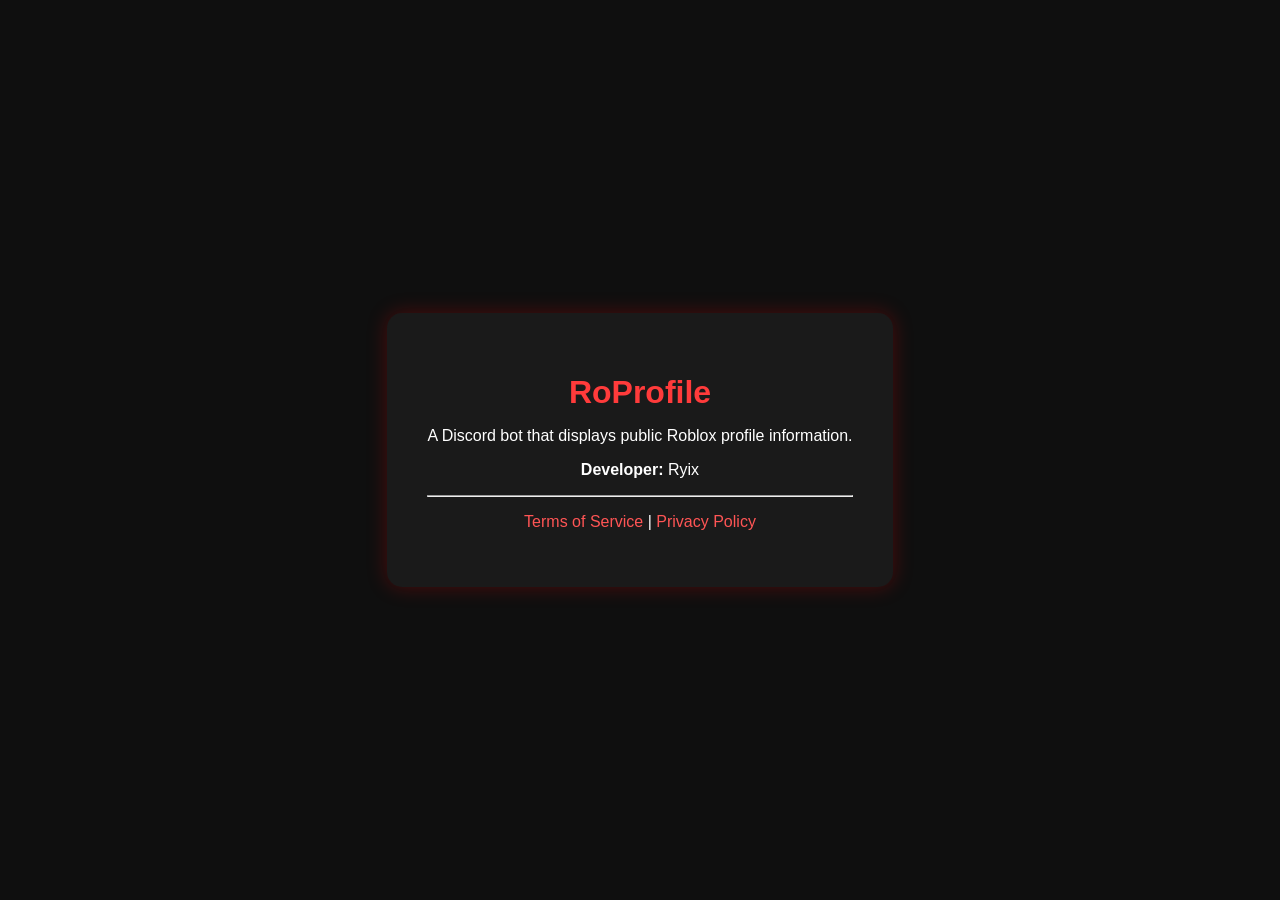
==== index.html @ 2a953f94 "Create index.html" ====
<!DOCTYPE html>
<html lang="en">
<head>
    <meta charset="UTF-8">
    <meta name="viewport" content="width=device-width, initial-scale=1.0">
    <title>RoProfile</title>
    <style>
        body{
            margin:0;
            background:#0f0f0f;
            color:white;
            font-family:Arial,Helvetica,sans-serif;
            display:flex;
            justify-content:center;
            align-items:center;
            height:100vh;
            text-align:center;
        }
        .card{
            background:#1a1a1a;
            padding:40px;
            border-radius:15px;
            box-shadow:0 0 20px rgba(255,0,0,.25);
            max-width:700px;
        }
        h1{
            color:#ff3b3b;
            margin-bottom:10px;
        }
        a{
            color:#ff5555;
            text-decoration:none;
        }
        a:hover{
            text-decoration:underline;
        }
    </style>
</head>
<body>

<div class="card">
    <h1>RoProfile</h1>
    <p>A Discord bot that displays public Roblox profile information.</p>

    <p><strong>Developer:</strong> Ryix</p>

    <hr>

    <p>
        <a href="terms.html">Terms of Service</a> |
        <a href="privacy.html">Privacy Policy</a>
    </p>
</div>

</body>
</html>
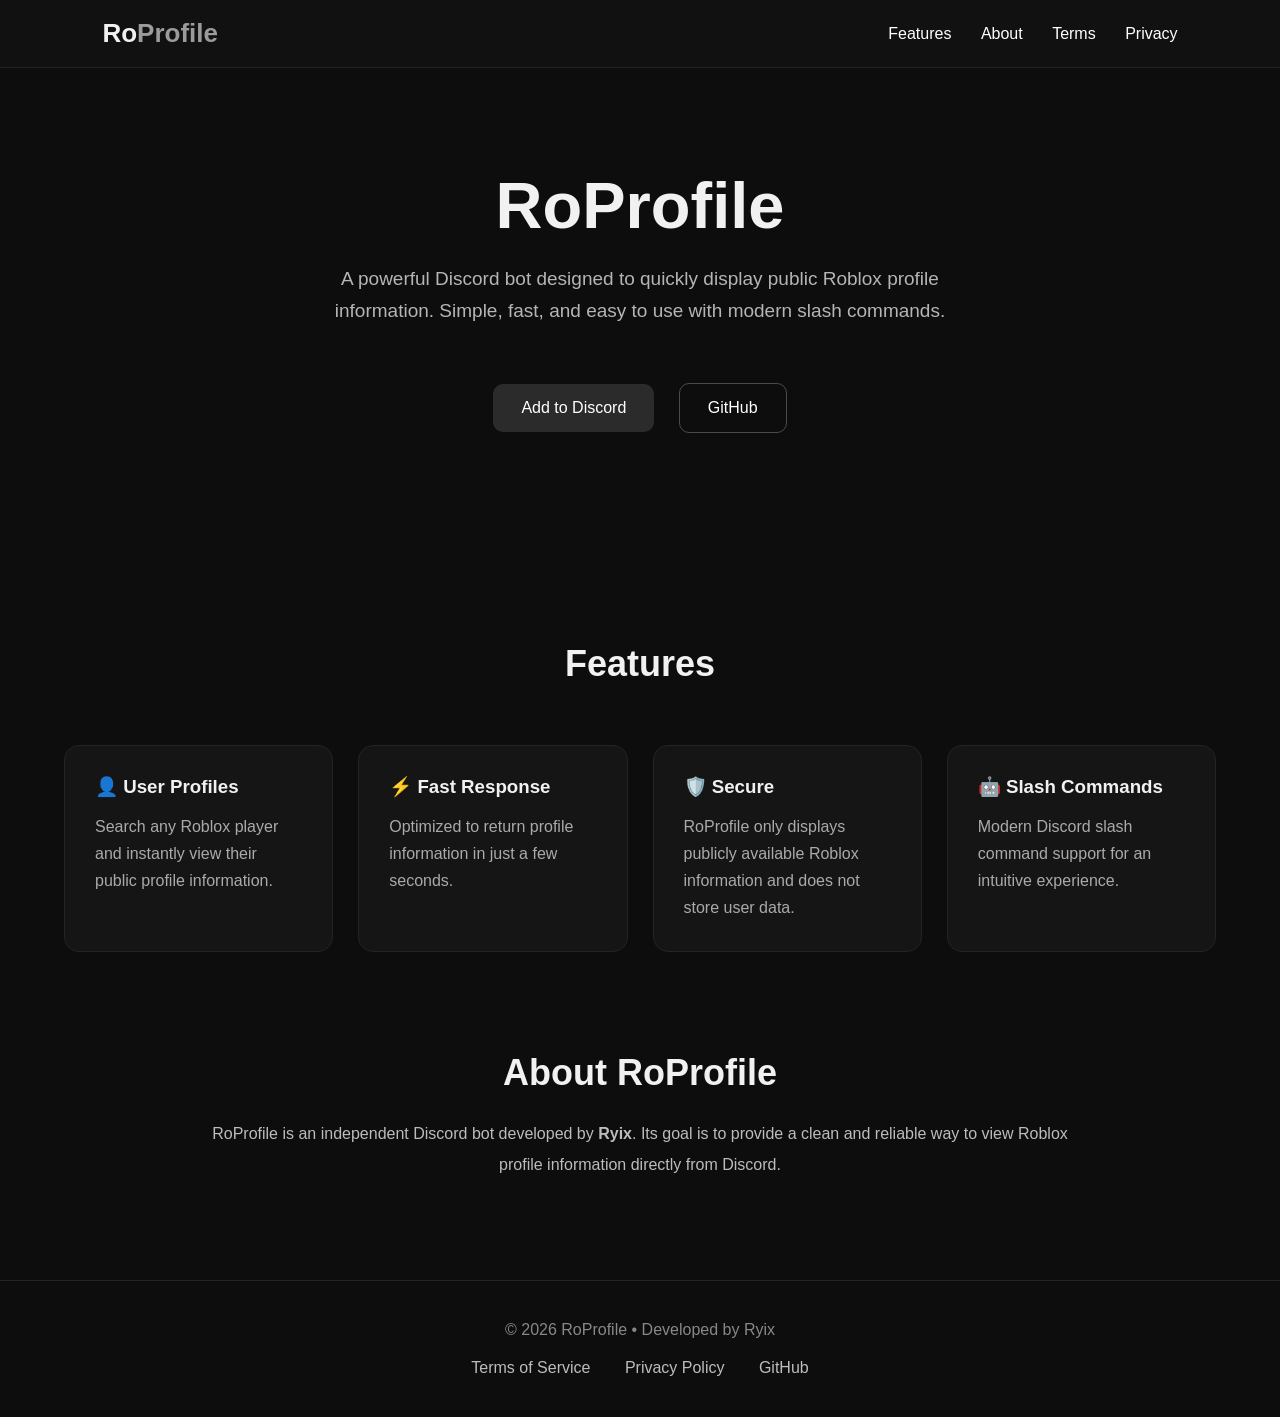
==== commit 12b58dfc: "Update index.html" ====
--- a/index.html
+++ b/index.html
@@ -1,56 +1,414 @@
 <!DOCTYPE html>
 <html lang="en">
 <head>
-    <meta charset="UTF-8">
-    <meta name="viewport" content="width=device-width, initial-scale=1.0">
-    <title>RoProfile</title>
-    <style>
-        body{
-            margin:0;
-            background:#0f0f0f;
-            color:white;
-            font-family:Arial,Helvetica,sans-serif;
-            display:flex;
-            justify-content:center;
-            align-items:center;
-            height:100vh;
-            text-align:center;
-        }
-        .card{
-            background:#1a1a1a;
-            padding:40px;
-            border-radius:15px;
-            box-shadow:0 0 20px rgba(255,0,0,.25);
-            max-width:700px;
-        }
-        h1{
-            color:#ff3b3b;
-            margin-bottom:10px;
-        }
-        a{
-            color:#ff5555;
-            text-decoration:none;
-        }
-        a:hover{
-            text-decoration:underline;
-        }
-    </style>
+<meta charset="UTF-8">
+<meta name="viewport" content="width=device-width, initial-scale=1.0">
+
+<title>RoProfile</title>
+
+<link rel="preconnect" href="https://fonts.googleapis.com">
+<link rel="preconnect" href="https://fonts.gstatic.com" crossorigin>
+
+<style>
+
+*{
+    margin:0;
+    padding:0;
+    box-sizing:border-box;
+    font-family:Segoe UI,Arial,sans-serif;
+}
+
+html{
+    scroll-behavior:smooth;
+}
+
+body{
+    background:#0d0d0d;
+    color:#f1f1f1;
+}
+
+/* NAVBAR */
+
+nav{
+    width:100%;
+    padding:18px 8%;
+    display:flex;
+    justify-content:space-between;
+    align-items:center;
+
+    background:#111;
+    border-bottom:1px solid #242424;
+
+    position:sticky;
+    top:0;
+    z-index:999;
+}
+
+.logo{
+
+    font-size:26px;
+    font-weight:bold;
+
+}
+
+.logo span{
+
+    color:#9b9b9b;
+
+}
+
+nav a{
+
+    color:white;
+    text-decoration:none;
+    margin-left:25px;
+
+    transition:.2s;
+
+}
+
+nav a:hover{
+
+    color:#bdbdbd;
+
+}
+
+/* HERO */
+
+.hero{
+
+    padding:100px 20px;
+    text-align:center;
+
+}
+
+.hero h1{
+
+    font-size:65px;
+    margin-bottom:20px;
+
+}
+
+.hero p{
+
+    color:#b5b5b5;
+    font-size:19px;
+    max-width:700px;
+    margin:auto;
+    line-height:1.7;
+
+}
+
+.buttons{
+
+    margin-top:45px;
+
+}
+
+.btn{
+
+    display:inline-block;
+
+    padding:15px 28px;
+
+    border-radius:10px;
+
+    text-decoration:none;
+
+    margin:10px;
+
+    transition:.25s;
+
+}
+
+.primary{
+
+    background:#2b2b2b;
+    color:white;
+
+}
+
+.primary:hover{
+
+    background:#3b3b3b;
+
+}
+
+.secondary{
+
+    border:1px solid #4b4b4b;
+    color:white;
+
+}
+
+.secondary:hover{
+
+    background:#1b1b1b;
+
+}
+
+/* FEATURES */
+
+.features{
+
+    width:90%;
+    max-width:1200px;
+    margin:100px auto;
+
+}
+
+.features h2{
+
+    text-align:center;
+    margin-bottom:60px;
+    font-size:36px;
+
+}
+
+.grid{
+
+    display:grid;
+
+    grid-template-columns:repeat(auto-fit,minmax(250px,1fr));
+
+    gap:25px;
+
+}
+
+.card{
+
+    background:#151515;
+
+    border:1px solid #242424;
+
+    border-radius:15px;
+
+    padding:30px;
+
+    transition:.25s;
+
+}
+
+.card:hover{
+
+    transform:translateY(-5px);
+
+    border-color:#4b4b4b;
+
+}
+
+.card h3{
+
+    margin-bottom:15px;
+
+}
+
+.card p{
+
+    color:#aaaaaa;
+    line-height:1.7;
+
+}
+
+/* ABOUT */
+
+.about{
+
+    width:90%;
+    max-width:900px;
+
+    margin:100px auto;
+
+    text-align:center;
+
+}
+
+.about h2{
+
+    margin-bottom:25px;
+    font-size:36px;
+
+}
+
+.about p{
+
+    color:#bcbcbc;
+    line-height:1.9;
+
+}
+
+/* FOOTER */
+
+footer{
+
+    margin-top:100px;
+
+    padding:40px;
+
+    text-align:center;
+
+    border-top:1px solid #242424;
+
+    color:#888;
+
+}
+
+.footer-links{
+
+    margin-top:20px;
+
+}
+
+.footer-links a{
+
+    color:#bdbdbd;
+    margin:0 15px;
+    text-decoration:none;
+
+}
+
+.footer-links a:hover{
+
+    color:white;
+
+}
+
+</style>
+
 </head>
 <body>
 
+<nav>
+
+<div class="logo">
+Ro<span>Profile</span>
+</div>
+
+<div>
+
+<a href="#features">Features</a>
+
+<a href="#about">About</a>
+
+<a href="terms.html">Terms</a>
+
+<a href="privacy.html">Privacy</a>
+
+</div>
+
+</nav>
+
+<section class="hero">
+
+<h1>RoProfile</h1>
+
+<p>
+
+A powerful Discord bot designed to quickly display public Roblox profile information.
+Simple, fast, and easy to use with modern slash commands.
+
+</p>
+
+<div class="buttons">
+
+<a class="btn primary" href="https://discord.com/oauth2/authorize?client_id=1519099198434181231&permissions=8&integration_type=0&scope=bot+applications.commands">
+Add to Discord
+</a>
+
+<a class="btn secondary" href="https://github.com/p3driinzz/roprofile">
+GitHub
+</a>
+
+</div>
+
+</section>
+
+<section class="features" id="features">
+
+<h2>Features</h2>
+
+<div class="grid">
+
 <div class="card">
-    <h1>RoProfile</h1>
-    <p>A Discord bot that displays public Roblox profile information.</p>
-
-    <p><strong>Developer:</strong> Ryix</p>
-
-    <hr>
-
-    <p>
-        <a href="terms.html">Terms of Service</a> |
-        <a href="privacy.html">Privacy Policy</a>
-    </p>
-</div>
+
+<h3>👤 User Profiles</h3>
+
+<p>
+
+Search any Roblox player and instantly view their public profile information.
+
+</p>
+
+</div>
+
+<div class="card">
+
+<h3>⚡ Fast Response</h3>
+
+<p>
+
+Optimized to return profile information in just a few seconds.
+
+</p>
+
+</div>
+
+<div class="card">
+
+<h3>🛡️ Secure</h3>
+
+<p>
+
+RoProfile only displays publicly available Roblox information and does not store user data.
+
+</p>
+
+</div>
+
+<div class="card">
+
+<h3>🤖 Slash Commands</h3>
+
+<p>
+
+Modern Discord slash command support for an intuitive experience.
+
+</p>
+
+</div>
+
+</div>
+
+</section>
+
+<section class="about" id="about">
+
+<h2>About RoProfile</h2>
+
+<p>
+
+RoProfile is an independent Discord bot developed by <strong>Ryix</strong>.
+Its goal is to provide a clean and reliable way to view Roblox profile information directly from Discord.
+
+</p>
+
+</section>
+
+<footer>
+
+© 2026 RoProfile • Developed by Ryix
+
+<div class="footer-links">
+
+<a href="terms.html">Terms of Service</a>
+
+<a href="privacy.html">Privacy Policy</a>
+
+<a href="https://github.com/p3driinzz/roprofile">GitHub</a>
+
+</div>
+
+</footer>
 
 </body>
 </html>
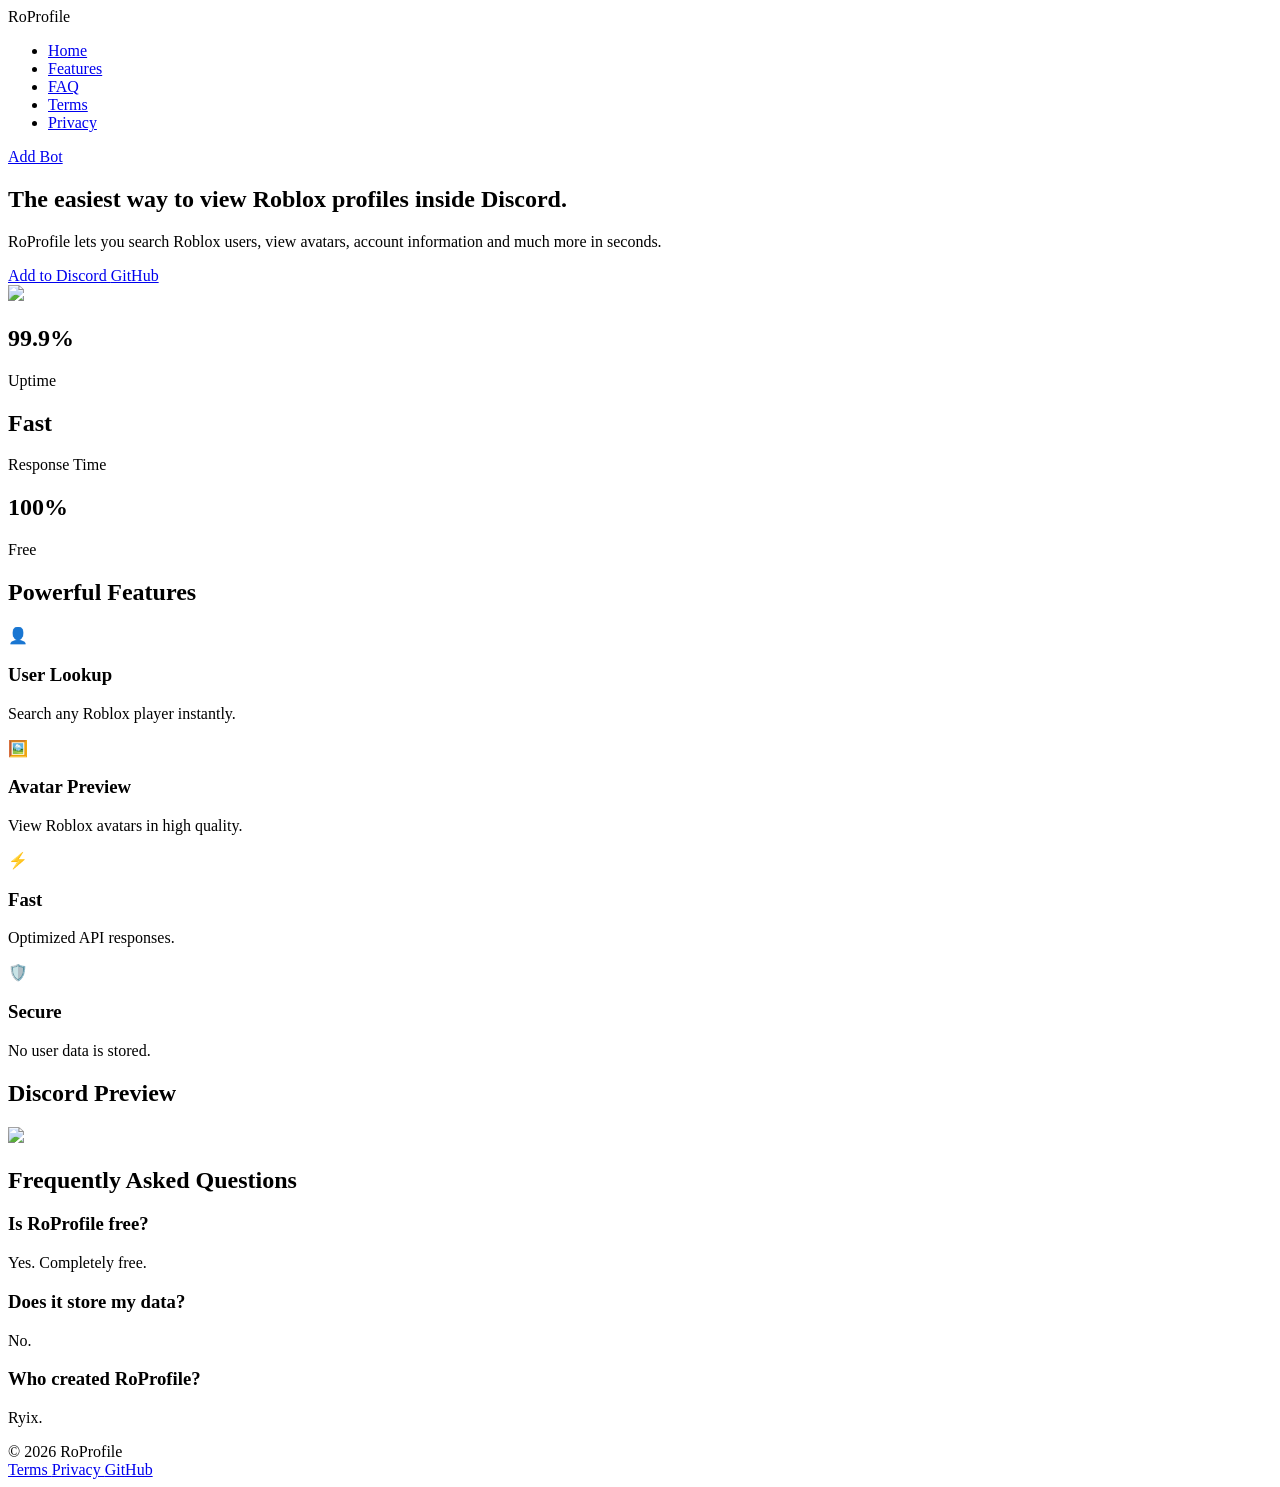
==== commit c1aa3ea3: "Update index.html" ====
--- a/index.html
+++ b/index.html
@@ -1,341 +1,158 @@
 <!DOCTYPE html>
 <html lang="en">
+
 <head>
+
 <meta charset="UTF-8">
 <meta name="viewport" content="width=device-width, initial-scale=1.0">
 
-<title>RoProfile</title>
+<title>RoProfile | Roblox Profile Viewer</title>
+
+<meta name="description" content="View Roblox profiles directly from Discord with RoProfile.">
+
+<link rel="icon" href="assets/favicon.ico">
 
 <link rel="preconnect" href="https://fonts.googleapis.com">
 <link rel="preconnect" href="https://fonts.gstatic.com" crossorigin>
 
-<style>
-
-*{
-    margin:0;
-    padding:0;
-    box-sizing:border-box;
-    font-family:Segoe UI,Arial,sans-serif;
-}
-
-html{
-    scroll-behavior:smooth;
-}
-
-body{
-    background:#0d0d0d;
-    color:#f1f1f1;
-}
-
-/* NAVBAR */
-
-nav{
-    width:100%;
-    padding:18px 8%;
-    display:flex;
-    justify-content:space-between;
-    align-items:center;
-
-    background:#111;
-    border-bottom:1px solid #242424;
-
-    position:sticky;
-    top:0;
-    z-index:999;
-}
-
-.logo{
-
-    font-size:26px;
-    font-weight:bold;
-
-}
-
-.logo span{
-
-    color:#9b9b9b;
-
-}
-
-nav a{
-
-    color:white;
-    text-decoration:none;
-    margin-left:25px;
-
-    transition:.2s;
-
-}
-
-nav a:hover{
-
-    color:#bdbdbd;
-
-}
-
-/* HERO */
-
-.hero{
-
-    padding:100px 20px;
-    text-align:center;
-
-}
-
-.hero h1{
-
-    font-size:65px;
-    margin-bottom:20px;
-
-}
-
-.hero p{
-
-    color:#b5b5b5;
-    font-size:19px;
-    max-width:700px;
-    margin:auto;
-    line-height:1.7;
-
-}
-
-.buttons{
-
-    margin-top:45px;
-
-}
-
-.btn{
-
-    display:inline-block;
-
-    padding:15px 28px;
-
-    border-radius:10px;
-
-    text-decoration:none;
-
-    margin:10px;
-
-    transition:.25s;
-
-}
-
-.primary{
-
-    background:#2b2b2b;
-    color:white;
-
-}
-
-.primary:hover{
-
-    background:#3b3b3b;
-
-}
-
-.secondary{
-
-    border:1px solid #4b4b4b;
-    color:white;
-
-}
-
-.secondary:hover{
-
-    background:#1b1b1b;
-
-}
-
-/* FEATURES */
-
-.features{
-
-    width:90%;
-    max-width:1200px;
-    margin:100px auto;
-
-}
-
-.features h2{
-
-    text-align:center;
-    margin-bottom:60px;
-    font-size:36px;
-
-}
-
-.grid{
-
-    display:grid;
-
-    grid-template-columns:repeat(auto-fit,minmax(250px,1fr));
-
-    gap:25px;
-
-}
-
-.card{
-
-    background:#151515;
-
-    border:1px solid #242424;
-
-    border-radius:15px;
-
-    padding:30px;
-
-    transition:.25s;
-
-}
-
-.card:hover{
-
-    transform:translateY(-5px);
-
-    border-color:#4b4b4b;
-
-}
-
-.card h3{
-
-    margin-bottom:15px;
-
-}
-
-.card p{
-
-    color:#aaaaaa;
-    line-height:1.7;
-
-}
-
-/* ABOUT */
-
-.about{
-
-    width:90%;
-    max-width:900px;
-
-    margin:100px auto;
-
-    text-align:center;
-
-}
-
-.about h2{
-
-    margin-bottom:25px;
-    font-size:36px;
-
-}
-
-.about p{
-
-    color:#bcbcbc;
-    line-height:1.9;
-
-}
-
-/* FOOTER */
-
-footer{
-
-    margin-top:100px;
-
-    padding:40px;
-
-    text-align:center;
-
-    border-top:1px solid #242424;
-
-    color:#888;
-
-}
-
-.footer-links{
-
-    margin-top:20px;
-
-}
-
-.footer-links a{
-
-    color:#bdbdbd;
-    margin:0 15px;
-    text-decoration:none;
-
-}
-
-.footer-links a:hover{
-
-    color:white;
-
-}
-
-</style>
+<link href="https://fonts.googleapis.com/css2?family=Inter:wght@300;400;500;600;700;800&display=swap" rel="stylesheet">
+
+<link rel="stylesheet" href="style.css">
 
 </head>
+
 <body>
 
-<nav>
+<div id="particles"></div>
+
+<header>
+
+<nav class="navbar">
 
 <div class="logo">
+
 Ro<span>Profile</span>
-</div>
-
-<div>
-
-<a href="#features">Features</a>
-
-<a href="#about">About</a>
-
-<a href="terms.html">Terms</a>
-
-<a href="privacy.html">Privacy</a>
-
-</div>
+
+</div>
+
+<ul>
+
+<li><a href="#home">Home</a></li>
+
+<li><a href="#features">Features</a></li>
+
+<li><a href="#faq">FAQ</a></li>
+
+<li><a href="terms.html">Terms</a></li>
+
+<li><a href="privacy.html">Privacy</a></li>
+
+</ul>
+
+<a class="invite-btn" href="#">
+Add Bot
+</a>
 
 </nav>
 
-<section class="hero">
-
-<h1>RoProfile</h1>
-
-<p>
-
-A powerful Discord bot designed to quickly display public Roblox profile information.
-Simple, fast, and easy to use with modern slash commands.
-
-</p>
-
-<div class="buttons">
-
-<a class="btn primary" href="https://discord.com/oauth2/authorize?client_id=1519099198434181231&permissions=8&integration_type=0&scope=bot+applications.commands">
+</header>
+
+<section class="hero" id="home">
+
+<div class="hero-left">
+
+<h1>
+
+The easiest way to
+<span>view Roblox profiles</span>
+inside Discord.
+
+</h1>
+
+<p>
+
+RoProfile lets you search Roblox users, view avatars,
+account information and much more in seconds.
+
+</p>
+
+<div class="hero-buttons">
+
+<a href="#" class="button-primary">
+
 Add to Discord
-</a>
-
-<a class="btn secondary" href="https://github.com/p3driinzz/roprofile">
+
+</a>
+
+<a href="https://github.com/p3driinzz/roprofile" class="button-secondary">
+
 GitHub
-</a>
-
-</div>
-
-</section>
-
-<section class="features" id="features">
-
-<h2>Features</h2>
-
-<div class="grid">
+
+</a>
+
+</div>
+
+</div>
+
+<div class="hero-right">
+
+<img src="assets/banner.png">
+
+</div>
+
+</section>
+
+<section class="stats">
+
+<div>
+
+<h2>99.9%</h2>
+
+<p>Uptime</p>
+
+</div>
+
+<div>
+
+<h2>Fast</h2>
+
+<p>Response Time</p>
+
+</div>
+
+<div>
+
+<h2>100%</h2>
+
+<p>Free</p>
+
+</div>
+
+</section>
+
+<section id="features" class="features">
+
+<h2>
+
+Powerful Features
+
+</h2>
+
+<div class="cards">
 
 <div class="card">
 
-<h3>👤 User Profiles</h3>
-
-<p>
-
-Search any Roblox player and instantly view their public profile information.
+<div class="emoji">
+
+👤
+
+</div>
+
+<h3>User Lookup</h3>
+
+<p>
+
+Search any Roblox player instantly.
 
 </p>
 
@@ -343,11 +160,17 @@
 
 <div class="card">
 
-<h3>⚡ Fast Response</h3>
-
-<p>
-
-Optimized to return profile information in just a few seconds.
+<div class="emoji">
+
+🖼️
+
+</div>
+
+<h3>Avatar Preview</h3>
+
+<p>
+
+View Roblox avatars in high quality.
 
 </p>
 
@@ -355,11 +178,17 @@
 
 <div class="card">
 
-<h3>🛡️ Secure</h3>
-
-<p>
-
-RoProfile only displays publicly available Roblox information and does not store user data.
+<div class="emoji">
+
+⚡
+
+</div>
+
+<h3>Fast</h3>
+
+<p>
+
+Optimized API responses.
 
 </p>
 
@@ -367,48 +196,130 @@
 
 <div class="card">
 
-<h3>🤖 Slash Commands</h3>
-
-<p>
-
-Modern Discord slash command support for an intuitive experience.
-
-</p>
-
-</div>
-
-</div>
-
-</section>
-
-<section class="about" id="about">
-
-<h2>About RoProfile</h2>
-
-<p>
-
-RoProfile is an independent Discord bot developed by <strong>Ryix</strong>.
-Its goal is to provide a clean and reliable way to view Roblox profile information directly from Discord.
-
-</p>
+<div class="emoji">
+
+🛡️
+
+</div>
+
+<h3>Secure</h3>
+
+<p>
+
+No user data is stored.
+
+</p>
+
+</div>
+
+</div>
+
+</section>
+
+<section class="preview">
+
+<h2>
+
+Discord Preview
+
+</h2>
+
+<img src="assets/preview.png">
+
+</section>
+
+<section id="faq" class="faq">
+
+<h2>
+
+Frequently Asked Questions
+
+</h2>
+
+<div class="faq-box">
+
+<h3>
+
+Is RoProfile free?
+
+</h3>
+
+<p>
+
+Yes. Completely free.
+
+</p>
+
+</div>
+
+<div class="faq-box">
+
+<h3>
+
+Does it store my data?
+
+</h3>
+
+<p>
+
+No.
+
+</p>
+
+</div>
+
+<div class="faq-box">
+
+<h3>
+
+Who created RoProfile?
+
+</h3>
+
+<p>
+
+Ryix.
+
+</p>
+
+</div>
 
 </section>
 
 <footer>
 
-© 2026 RoProfile • Developed by Ryix
-
-<div class="footer-links">
-
-<a href="terms.html">Terms of Service</a>
-
-<a href="privacy.html">Privacy Policy</a>
-
-<a href="https://github.com/p3driinzz/roprofile">GitHub</a>
+<div>
+
+© 2026 RoProfile
+
+</div>
+
+<div>
+
+<a href="terms.html">
+
+Terms
+
+</a>
+
+<a href="privacy.html">
+
+Privacy
+
+</a>
+
+<a href="https://github.com/p3driinzz/roprofile">
+
+GitHub
+
+</a>
 
 </div>
 
 </footer>
 
+<script src="script.js"></script>
+
 </body>
+
 </html>
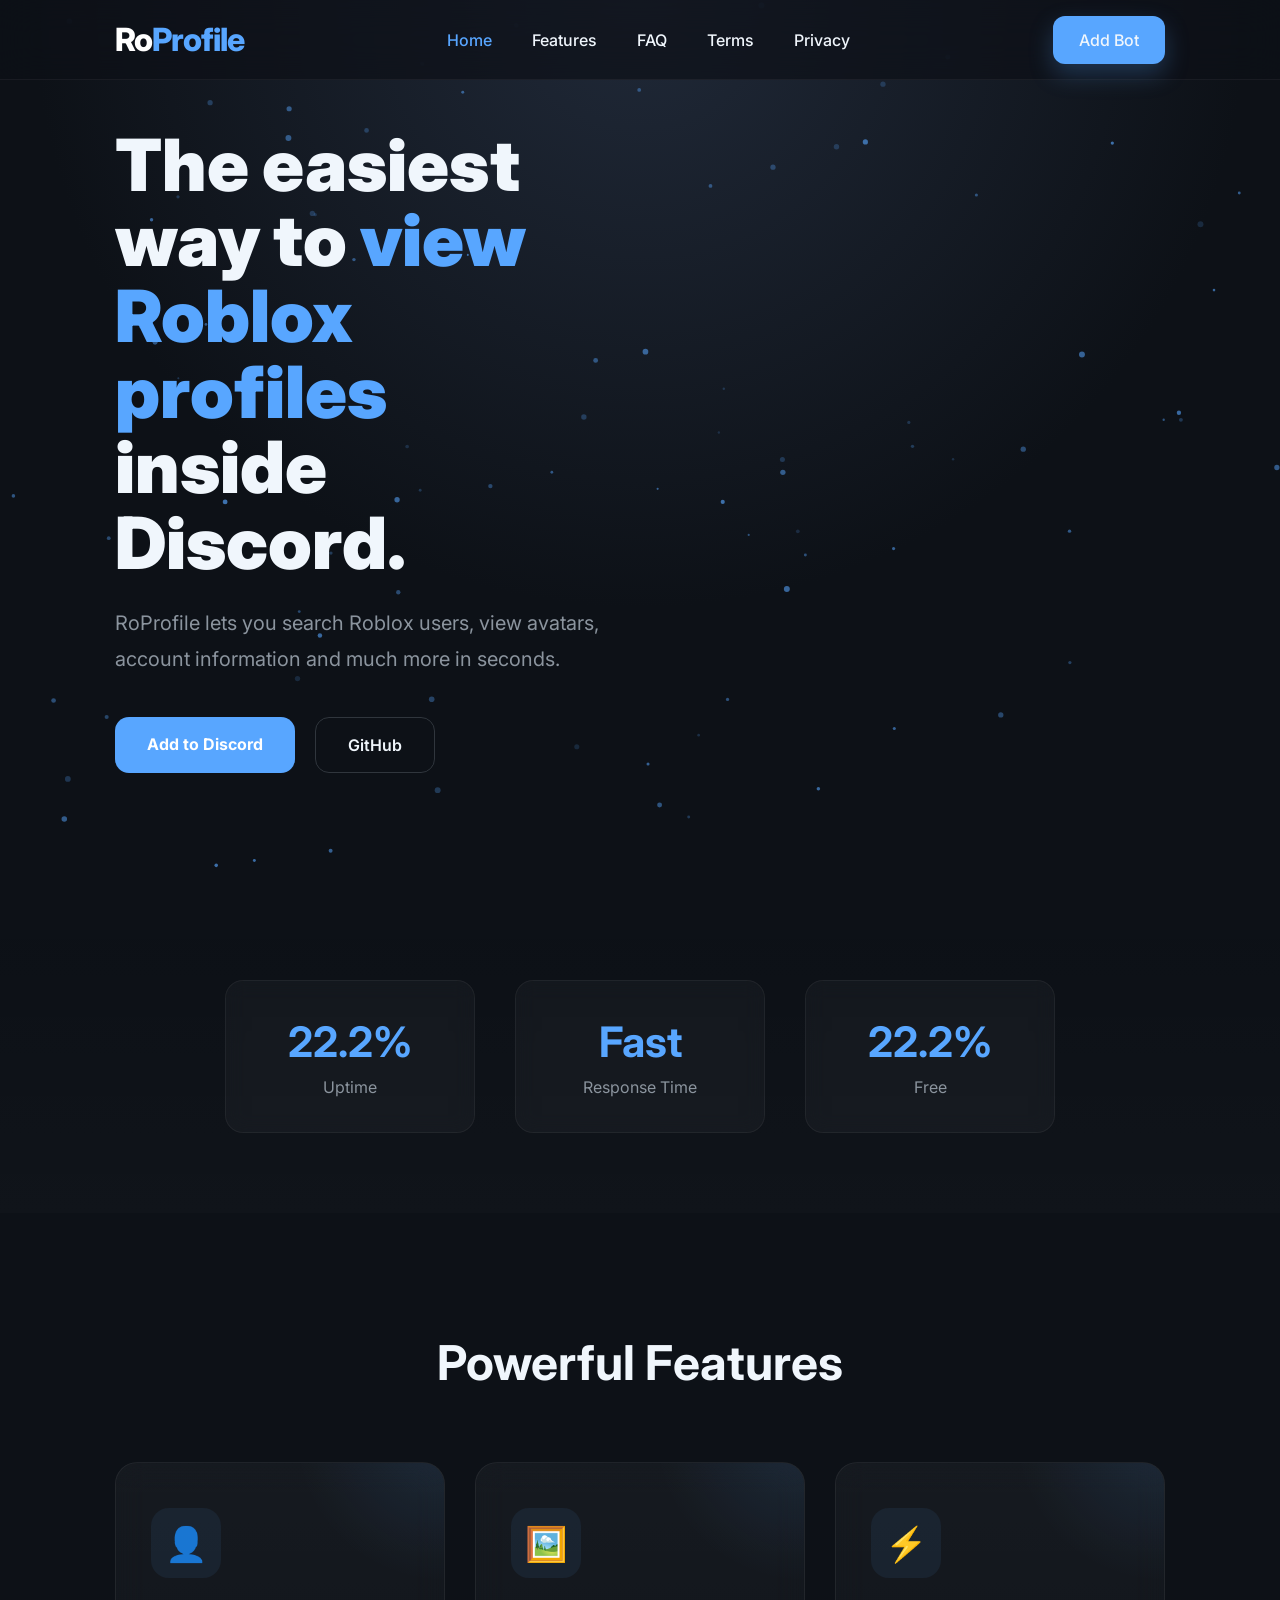
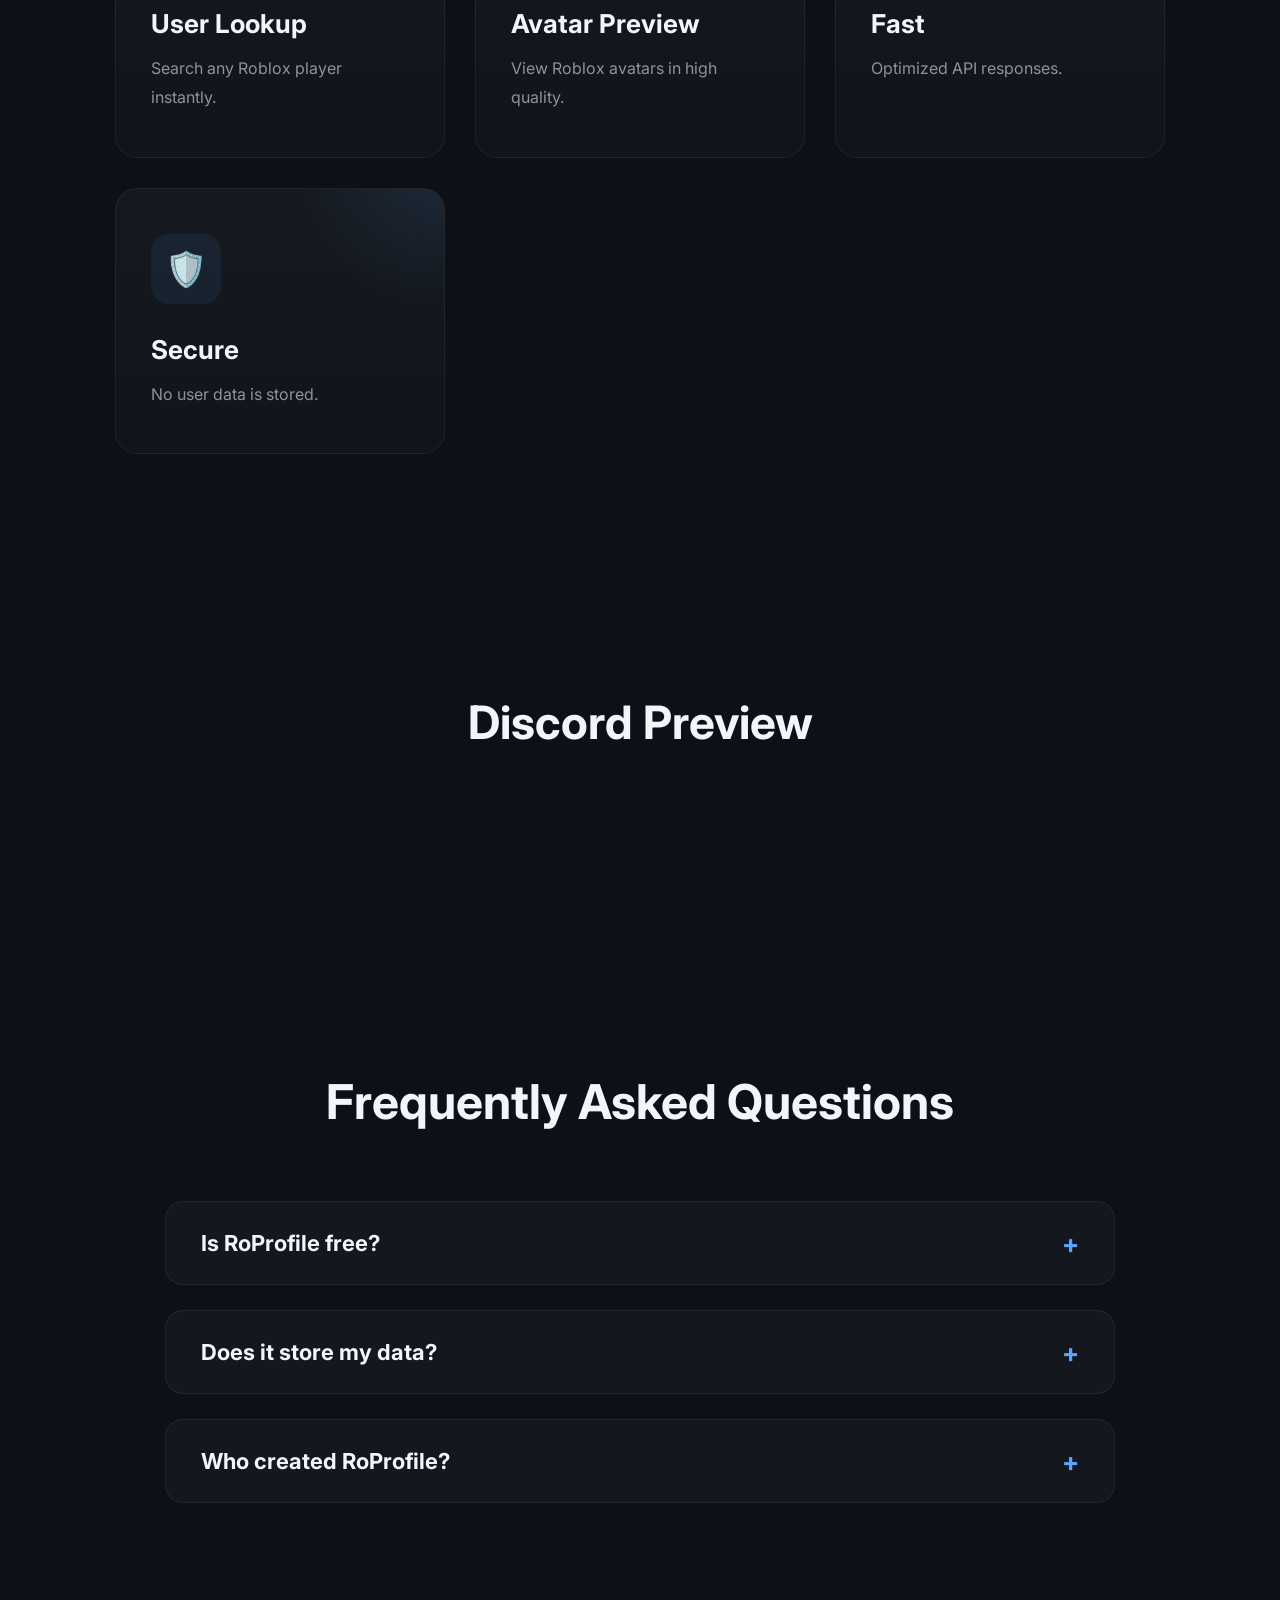
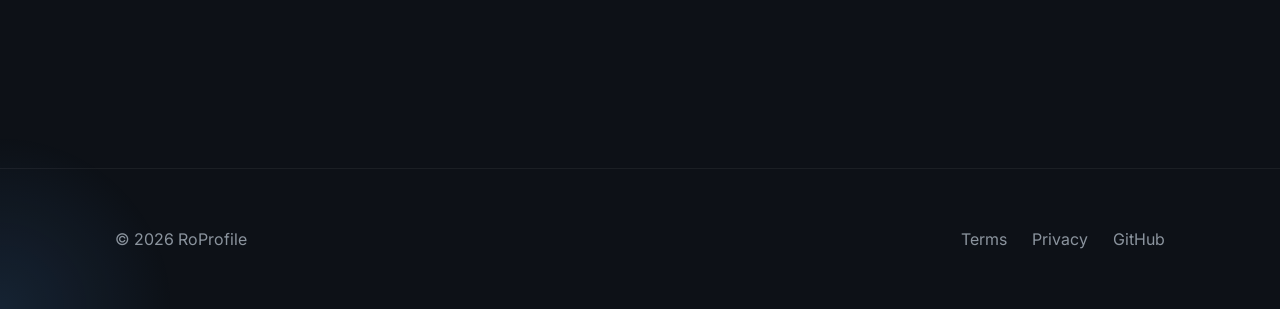
==== commit af95111b: "Update index.html" ====
--- a/index.html
+++ b/index.html
@@ -49,7 +49,7 @@
 
 </ul>
 
-<a class="invite-btn" href="#">
+<a class="invite-btn" href="https://discord.com/oauth2/authorize?client_id=1519099198434181231&permissions=8&integration_type=0&scope=bot+applications.commands">
 Add Bot
 </a>
 
--- a/style.css
+++ b/style.css
@@ -0,0 +1,1370 @@
+/* ===========================================================
+   RoProfile Website
+   Developed by Ryix
+   =========================================================== */
+
+@import url('https://fonts.googleapis.com/css2?family=Inter:wght@300;400;500;600;700;800;900&display=swap');
+
+/* =======================
+        RESET
+======================= */
+
+*{
+    margin:0;
+    padding:0;
+    box-sizing:border-box;
+}
+
+html{
+
+    scroll-behavior:smooth;
+
+}
+
+body{
+
+    font-family:"Inter",sans-serif;
+
+    background:#0D1117;
+
+    color:#F0F6FC;
+
+    overflow-x:hidden;
+
+}
+
+/* =======================
+      COLORS
+======================= */
+
+:root{
+
+    --background:#0D1117;
+
+    --background-light:#161B22;
+
+    --background-card:#1F2630;
+
+    --border:#30363D;
+
+    --text:#F0F6FC;
+
+    --text-secondary:#8B949E;
+
+    --blue:#58A6FF;
+
+    --blue-hover:#4094F7;
+
+    --shadow:rgba(0,0,0,.45);
+
+}
+
+/* =======================
+        SCROLLBAR
+======================= */
+
+::-webkit-scrollbar{
+
+    width:12px;
+
+}
+
+::-webkit-scrollbar-track{
+
+    background:#11161D;
+
+}
+
+::-webkit-scrollbar-thumb{
+
+    background:#30363D;
+
+    border-radius:999px;
+
+}
+
+::-webkit-scrollbar-thumb:hover{
+
+    background:#454D58;
+
+}
+
+/* =======================
+        LINKS
+======================= */
+
+a{
+
+    text-decoration:none;
+
+    color:inherit;
+
+}
+
+/* =======================
+        PARTICLES
+======================= */
+
+#particles{
+
+    position:fixed;
+
+    inset:0;
+
+    z-index:-2;
+
+    background:
+
+    radial-gradient(circle at top,#202938 0%,#0D1117 55%);
+
+}
+
+/* =======================
+      NAVBAR
+======================= */
+
+.navbar{
+
+    position:fixed;
+
+    top:0;
+
+    width:100%;
+
+    height:80px;
+
+    display:flex;
+
+    justify-content:space-between;
+
+    align-items:center;
+
+    padding:0 9%;
+
+    background:rgba(13,17,23,.70);
+
+    backdrop-filter:blur(18px);
+
+    border-bottom:1px solid rgba(255,255,255,.05);
+
+    z-index:999;
+
+}
+
+.logo{
+
+    font-size:32px;
+
+    font-weight:800;
+
+    color:white;
+
+    letter-spacing:-1px;
+
+}
+
+.logo span{
+
+    color:var(--blue);
+
+}
+
+.navbar ul{
+
+    display:flex;
+
+    gap:40px;
+
+    list-style:none;
+
+}
+
+.navbar li{
+
+    position:relative;
+
+}
+
+.navbar li::after{
+
+    content:"";
+
+    position:absolute;
+
+    left:0;
+
+    bottom:-6px;
+
+    width:0;
+
+    height:2px;
+
+    background:var(--blue);
+
+    transition:.35s;
+
+}
+
+.navbar li:hover::after{
+
+    width:100%;
+
+}
+
+.navbar a{
+
+    color:#F0F6FC;
+
+    font-weight:500;
+
+    transition:.25s;
+
+}
+
+.navbar a:hover{
+
+    color:var(--blue);
+
+}
+
+/* =======================
+      INVITE BUTTON
+======================= */
+
+.invite-btn{
+
+    background:var(--blue);
+
+    color:white;
+
+    padding:14px 26px;
+
+    border-radius:12px;
+
+    font-weight:700;
+
+    transition:.30s;
+
+    box-shadow:0 10px 25px rgba(88,166,255,.25);
+
+}
+
+.invite-btn:hover{
+
+    background:var(--blue-hover);
+
+    transform:translateY(-2px);
+
+}
+
+/* =======================
+      HERO
+======================= */
+
+.hero{
+
+    min-height:100vh;
+
+    display:flex;
+
+    justify-content:space-between;
+
+    align-items:center;
+
+    padding:0 9%;
+
+    gap:60px;
+
+}
+
+.hero-left{
+
+    flex:1;
+
+}
+
+.hero-left h1{
+
+    font-size:72px;
+
+    line-height:1.05;
+
+    margin-bottom:25px;
+
+    font-weight:900;
+
+}
+
+.hero-left span{
+
+    color:var(--blue);
+
+}
+
+.hero-left p{
+
+    max-width:620px;
+
+    color:var(--text-secondary);
+
+    font-size:20px;
+
+    line-height:1.8;
+
+    margin-bottom:40px;
+
+}
+
+.hero-buttons{
+
+    display:flex;
+
+    gap:20px;
+
+    flex-wrap:wrap;
+
+}
+
+.button-primary{
+
+    background:var(--blue);
+
+    color:white;
+
+    padding:17px 32px;
+
+    border-radius:14px;
+
+    font-weight:700;
+
+    transition:.30s;
+
+}
+
+.button-primary:hover{
+
+    background:var(--blue-hover);
+
+    transform:translateY(-3px);
+
+}
+
+.button-secondary{
+
+    border:1px solid var(--border);
+
+    padding:17px 32px;
+
+    border-radius:14px;
+
+    font-weight:600;
+
+    transition:.30s;
+
+}
+
+.button-secondary:hover{
+
+    background:var(--background-light);
+
+}
+
+.hero-right{
+
+    flex:1;
+
+    display:flex;
+
+    justify-content:center;
+
+}
+
+.hero-right img{
+
+    width:100%;
+
+    max-width:650px;
+
+    border-radius:22px;
+
+    box-shadow:0 30px 80px rgba(0,0,0,.55);
+
+    animation:float 6s ease-in-out infinite;
+
+}
+
+/* =======================
+      FLOAT EFFECT
+======================= */
+
+@keyframes float{
+
+0%{
+
+transform:translateY(0px);
+
+}
+
+50%{
+
+transform:translateY(-18px);
+
+}
+
+100%{
+
+transform:translateY(0px);
+
+}
+
+}
+
+/* ===========================================================
+                    STATS SECTION
+=========================================================== */
+
+.stats{
+
+    width:100%;
+
+    display:flex;
+
+    justify-content:center;
+
+    align-items:center;
+
+    gap:40px;
+
+    flex-wrap:wrap;
+
+    padding:80px 9%;
+
+    background:linear-gradient(
+        to bottom,
+        transparent,
+        rgba(255,255,255,.015)
+    );
+
+}
+
+.stats div{
+
+    width:250px;
+
+    padding:35px;
+
+    text-align:center;
+
+    border-radius:18px;
+
+    background:rgba(255,255,255,.03);
+
+    border:1px solid rgba(255,255,255,.05);
+
+    transition:.35s;
+
+    backdrop-filter:blur(10px);
+
+}
+
+.stats div:hover{
+
+    transform:translateY(-8px);
+
+    border-color:var(--blue);
+
+    box-shadow:0 20px 40px rgba(0,0,0,.35);
+
+}
+
+.stats h2{
+
+    font-size:42px;
+
+    color:var(--blue);
+
+    margin-bottom:10px;
+
+}
+
+.stats p{
+
+    color:var(--text-secondary);
+
+    font-size:16px;
+
+}
+
+/* ===========================================================
+                    FEATURES
+=========================================================== */
+
+.features{
+
+    padding:120px 9%;
+
+}
+
+.features h2{
+
+    text-align:center;
+
+    font-size:48px;
+
+    margin-bottom:70px;
+
+}
+
+.cards{
+
+    display:grid;
+
+    grid-template-columns:repeat(auto-fit,minmax(270px,1fr));
+
+    gap:30px;
+
+}
+
+.card{
+
+    position:relative;
+
+    overflow:hidden;
+
+    background:linear-gradient(
+        180deg,
+        rgba(255,255,255,.04),
+        rgba(255,255,255,.02)
+    );
+
+    border:1px solid rgba(255,255,255,.06);
+
+    border-radius:22px;
+
+    padding:45px 35px;
+
+    transition:.35s;
+
+    backdrop-filter:blur(15px);
+
+}
+
+.card::before{
+
+    content:"";
+
+    position:absolute;
+
+    width:300px;
+
+    height:300px;
+
+    background:radial-gradient(
+        circle,
+        rgba(88,166,255,.12),
+        transparent 70%
+    );
+
+    top:-180px;
+
+    right:-150px;
+
+    transition:.45s;
+
+}
+
+.card:hover::before{
+
+    transform:scale(1.3);
+
+}
+
+.card:hover{
+
+    transform:translateY(-12px);
+
+    border-color:rgba(88,166,255,.5);
+
+    box-shadow:0 25px 60px rgba(0,0,0,.45);
+
+}
+
+.emoji{
+
+    width:70px;
+
+    height:70px;
+
+    border-radius:18px;
+
+    display:flex;
+
+    align-items:center;
+
+    justify-content:center;
+
+    font-size:34px;
+
+    margin-bottom:30px;
+
+    background:rgba(88,166,255,.08);
+
+}
+
+.card h3{
+
+    font-size:26px;
+
+    margin-bottom:15px;
+
+}
+
+.card p{
+
+    line-height:1.8;
+
+    color:var(--text-secondary);
+
+}
+
+/* ===========================================================
+                    PREVIEW
+=========================================================== */
+
+.preview{
+
+    padding:120px 9%;
+
+    text-align:center;
+
+}
+
+.preview h2{
+
+    font-size:46px;
+
+    margin-bottom:60px;
+
+}
+
+.preview img{
+
+    width:100%;
+
+    max-width:1100px;
+
+    border-radius:24px;
+
+    border:1px solid rgba(255,255,255,.08);
+
+    box-shadow:
+
+        0 30px 70px rgba(0,0,0,.45);
+
+    transition:.35s;
+
+}
+
+.preview img:hover{
+
+    transform:scale(1.015);
+
+}
+
+/* ===========================================================
+                GLOW EFFECT
+=========================================================== */
+
+.card::after{
+
+    content:"";
+
+    position:absolute;
+
+    inset:0;
+
+    border-radius:22px;
+
+    padding:1px;
+
+    background:linear-gradient(
+        135deg,
+        transparent,
+        rgba(88,166,255,.45),
+        transparent
+    );
+
+    -webkit-mask:
+        linear-gradient(#fff 0 0) content-box,
+        linear-gradient(#fff 0 0);
+
+    -webkit-mask-composite:xor;
+
+            mask-composite:exclude;
+
+    pointer-events:none;
+
+    opacity:0;
+
+    transition:.4s;
+
+}
+
+.card:hover::after{
+
+    opacity:1;
+
+}
+
+/* ===========================================================
+                SMALL ANIMATIONS
+=========================================================== */
+
+.card,
+.stats div,
+.preview img{
+
+    animation:fadeUp .8s ease;
+
+}
+
+@keyframes fadeUp{
+
+    from{
+
+        opacity:0;
+
+        transform:translateY(35px);
+
+    }
+
+    to{
+
+        opacity:1;
+
+        transform:translateY(0);
+
+    }
+
+}
+
+/* ===========================================================
+                        FAQ
+=========================================================== */
+
+.faq{
+
+    padding:120px 9%;
+
+}
+
+.faq h2{
+
+    text-align:center;
+
+    font-size:48px;
+
+    margin-bottom:70px;
+
+}
+
+.faq-box{
+
+    max-width:950px;
+
+    margin:25px auto;
+
+    background:rgba(255,255,255,.03);
+
+    border:1px solid rgba(255,255,255,.06);
+
+    border-radius:18px;
+
+    overflow:hidden;
+
+    transition:.35s;
+
+}
+
+.faq-box:hover{
+
+    border-color:rgba(88,166,255,.4);
+
+    transform:translateY(-3px);
+
+}
+
+.faq-box h3{
+
+    padding:28px 35px;
+
+    font-size:22px;
+
+    cursor:pointer;
+
+    position:relative;
+
+}
+
+.faq-box h3::after{
+
+    content:"+";
+
+    position:absolute;
+
+    right:35px;
+
+    top:50%;
+
+    transform:translateY(-50%);
+
+    font-size:26px;
+
+    color:var(--blue);
+
+    transition:.3s;
+
+}
+
+.faq-box.active h3::after{
+
+    transform:translateY(-50%) rotate(45deg);
+
+}
+
+.faq-box p{
+
+    max-height:0;
+
+    overflow:hidden;
+
+    transition:.45s;
+
+    color:var(--text-secondary);
+
+    line-height:1.8;
+
+    padding:0 35px;
+
+}
+
+.faq-box.active p{
+
+    max-height:200px;
+
+    padding:0 35px 28px;
+
+}
+
+/* ===========================================================
+                        FOOTER
+=========================================================== */
+
+footer{
+
+    margin-top:120px;
+
+    padding:60px 9%;
+
+    border-top:1px solid rgba(255,255,255,.06);
+
+    display:flex;
+
+    justify-content:space-between;
+
+    align-items:center;
+
+    flex-wrap:wrap;
+
+    gap:25px;
+
+    color:var(--text-secondary);
+
+}
+
+footer div{
+
+    display:flex;
+
+    gap:25px;
+
+    align-items:center;
+
+}
+
+footer a{
+
+    transition:.3s;
+
+}
+
+footer a:hover{
+
+    color:var(--blue);
+
+}
+
+/* ===========================================================
+                    BACK TO TOP
+=========================================================== */
+
+#topButton{
+
+    position:fixed;
+
+    right:35px;
+
+    bottom:35px;
+
+    width:58px;
+
+    height:58px;
+
+    border:none;
+
+    border-radius:50%;
+
+    background:var(--blue);
+
+    color:white;
+
+    font-size:22px;
+
+    cursor:pointer;
+
+    opacity:0;
+
+    pointer-events:none;
+
+    transition:.35s;
+
+    box-shadow:0 15px 35px rgba(88,166,255,.35);
+
+    z-index:999;
+
+}
+
+#topButton.show{
+
+    opacity:1;
+
+    pointer-events:auto;
+
+}
+
+#topButton:hover{
+
+    transform:translateY(-5px);
+
+}
+
+/* ===========================================================
+                        LOADER
+=========================================================== */
+
+.loader{
+
+    position:fixed;
+
+    inset:0;
+
+    background:#0D1117;
+
+    display:flex;
+
+    justify-content:center;
+
+    align-items:center;
+
+    z-index:99999;
+
+    transition:.6s;
+
+}
+
+.loader.hidden{
+
+    opacity:0;
+
+    visibility:hidden;
+
+}
+
+.loader-circle{
+
+    width:80px;
+
+    height:80px;
+
+    border-radius:50%;
+
+    border:6px solid #222;
+
+    border-top:6px solid var(--blue);
+
+    animation:spin 1s linear infinite;
+
+}
+
+@keyframes spin{
+
+    from{
+
+        transform:rotate(0deg);
+
+    }
+
+    to{
+
+        transform:rotate(360deg);
+
+    }
+
+}
+
+/* ===========================================================
+                    SCROLL ANIMATION
+=========================================================== */
+
+.reveal{
+
+    opacity:0;
+
+    transform:translateY(80px);
+
+    transition:1s;
+
+}
+
+.reveal.show{
+
+    opacity:1;
+
+    transform:none;
+
+}
+
+/* ===========================================================
+                    MOBILE MENU
+=========================================================== */
+
+.mobile-toggle{
+
+    display:none;
+
+    flex-direction:column;
+
+    gap:6px;
+
+    cursor:pointer;
+
+}
+
+.mobile-toggle span{
+
+    width:28px;
+
+    height:3px;
+
+    border-radius:999px;
+
+    background:white;
+
+}
+
+/* ===========================================================
+                    RESPONSIVE
+=========================================================== */
+
+@media(max-width:1200px){
+
+.hero{
+
+    flex-direction:column;
+
+    text-align:center;
+
+    padding-top:170px;
+
+}
+
+.hero-left{
+
+    display:flex;
+
+    flex-direction:column;
+
+    align-items:center;
+
+}
+
+.hero-left h1{
+
+    font-size:58px;
+
+}
+
+.hero-right{
+
+    margin-top:60px;
+
+}
+
+}
+
+@media(max-width:900px){
+
+.navbar{
+
+    padding:0 30px;
+
+}
+
+.navbar ul{
+
+    display:none;
+
+}
+
+.mobile-toggle{
+
+    display:flex;
+
+}
+
+.hero h1{
+
+    font-size:46px;
+
+}
+
+.features h2,
+.preview h2,
+.faq h2{
+
+    font-size:38px;
+
+}
+
+.cards{
+
+    grid-template-columns:1fr;
+
+}
+
+.stats{
+
+    flex-direction:column;
+
+}
+
+.stats div{
+
+    width:100%;
+
+    max-width:420px;
+
+}
+
+footer{
+
+    justify-content:center;
+
+    text-align:center;
+
+}
+
+footer div{
+
+    flex-wrap:wrap;
+
+    justify-content:center;
+
+}
+
+}
+
+@media(max-width:600px){
+
+.hero{
+
+    padding-left:25px;
+
+    padding-right:25px;
+
+}
+
+.hero h1{
+
+    font-size:38px;
+
+}
+
+.hero p{
+
+    font-size:17px;
+
+}
+
+.button-primary,
+.button-secondary{
+
+    width:100%;
+
+    text-align:center;
+
+}
+
+.preview img{
+
+    border-radius:15px;
+
+}
+
+}
+
+/* Ripple Effect */
+
+.button-primary,
+.button-secondary,
+.invite-btn{
+
+    position:relative;
+
+    overflow:hidden;
+
+}
+
+.ripple{
+
+    position:absolute;
+
+    border-radius:50%;
+
+    transform:scale(0);
+
+    animation:ripple .6s linear;
+
+    background:rgba(255,255,255,.45);
+
+}
+
+@keyframes ripple{
+
+    to{
+
+        transform:scale(4);
+
+        opacity:0;
+
+    }
+
+}
+/* ==========================================
+        PARTICLES CANVAS
+========================================== */
+
+#particles-canvas{
+
+position:absolute;
+
+inset:0;
+
+width:100%;
+
+height:100%;
+
+pointer-events:none;
+
+}
+
+/* ==========================================
+        CURSOR GLOW
+========================================== */
+
+#cursorGlow{
+
+position:fixed;
+
+width:350px;
+
+height:350px;
+
+border-radius:50%;
+
+pointer-events:none;
+
+background:radial-gradient(circle,
+rgba(88,166,255,.12),
+transparent 70%);
+
+transform:translate(-50%,-50%);
+
+z-index:-1;
+
+transition:
+left .08s linear,
+top .08s linear;
+
+}
+
+/* ==========================================
+        ACTIVE NAV LINK
+========================================== */
+
+.navbar ul a.active{
+
+color:var(--blue);
+
+}
+/* =======================================
+        MOBILE MENU
+======================================= */
+
+.mobile-open{
+
+display:flex !important;
+
+position:absolute;
+
+top:80px;
+
+left:0;
+
+width:100%;
+
+padding:30px;
+
+background:#161B22;
+
+flex-direction:column;
+
+gap:25px;
+
+border-bottom:1px solid #30363D;
+
+}
+
+/* =======================================
+        PROGRESS BAR
+======================================= */
+
+#progressBar{
+
+position:fixed;
+
+top:0;
+
+left:0;
+
+height:3px;
+
+width:0;
+
+background:#58A6FF;
+
+z-index:99999;
+
+transition:.1s;
+
+}
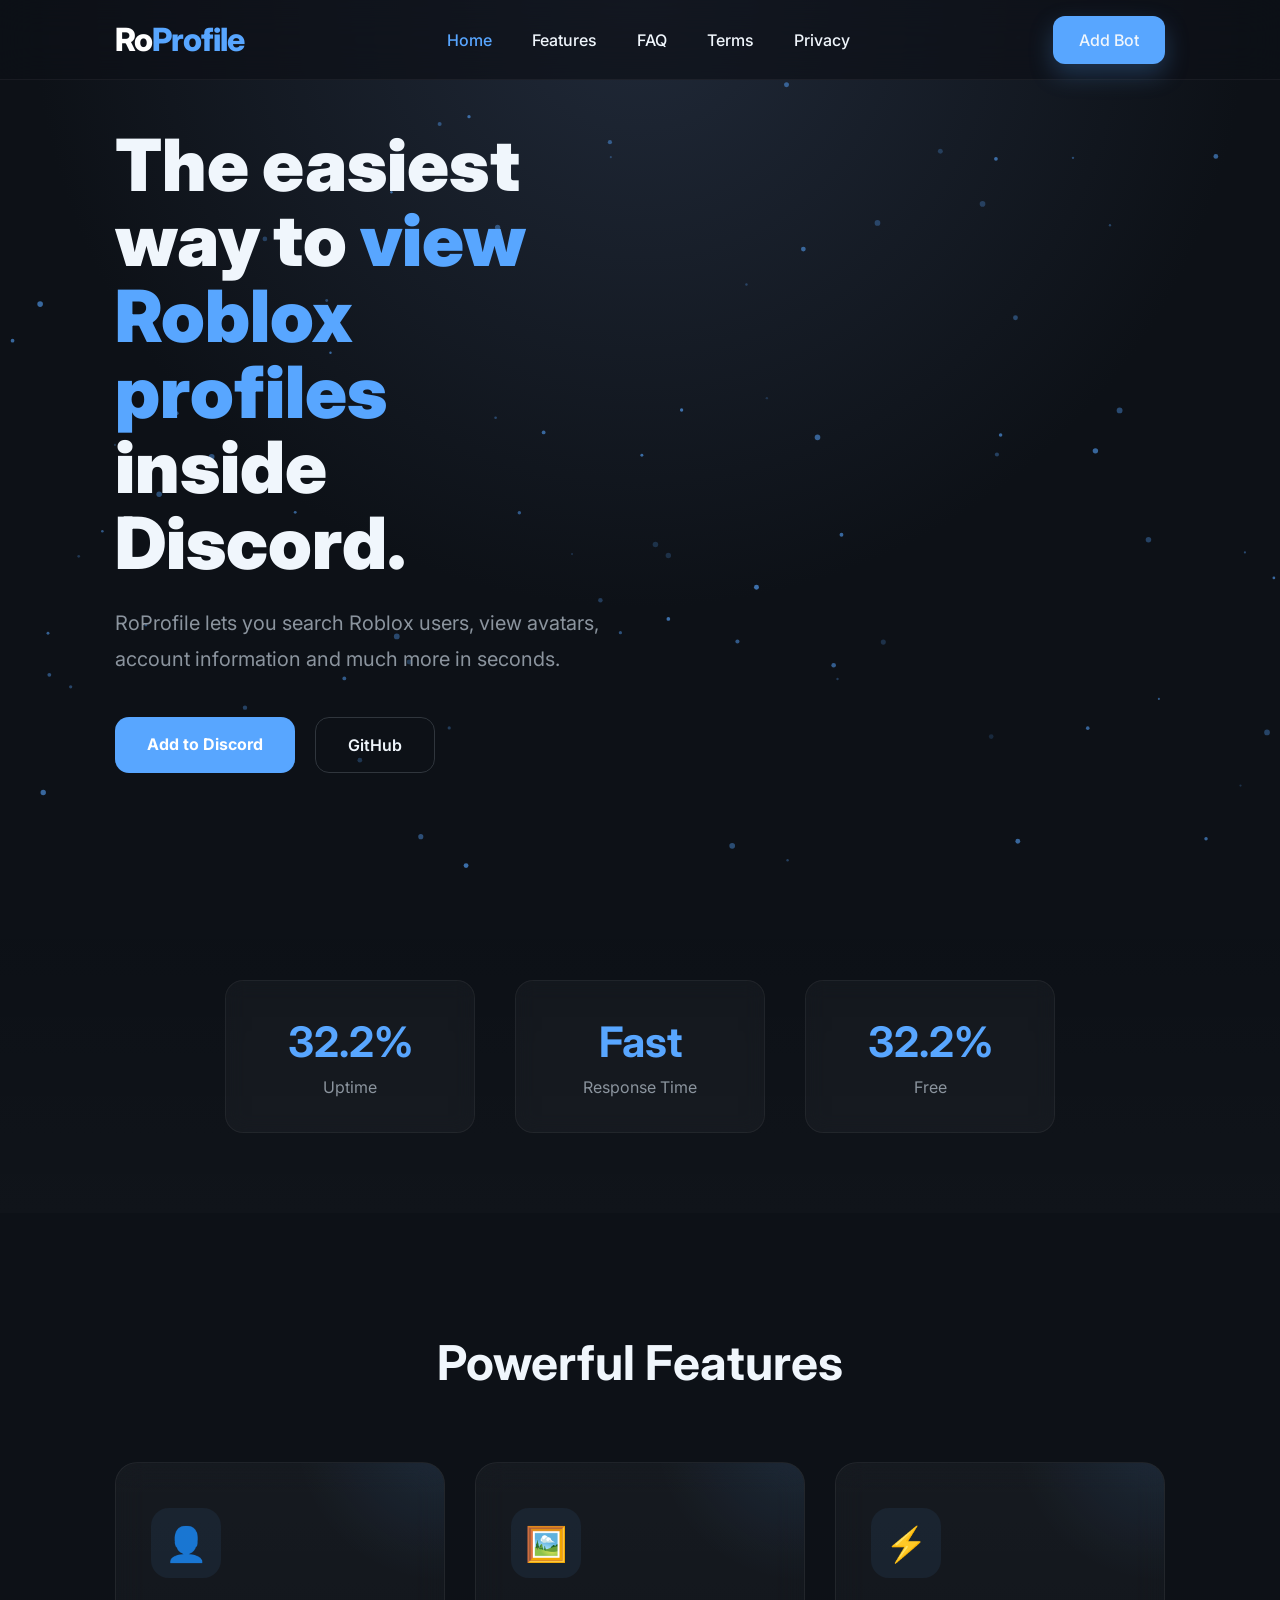
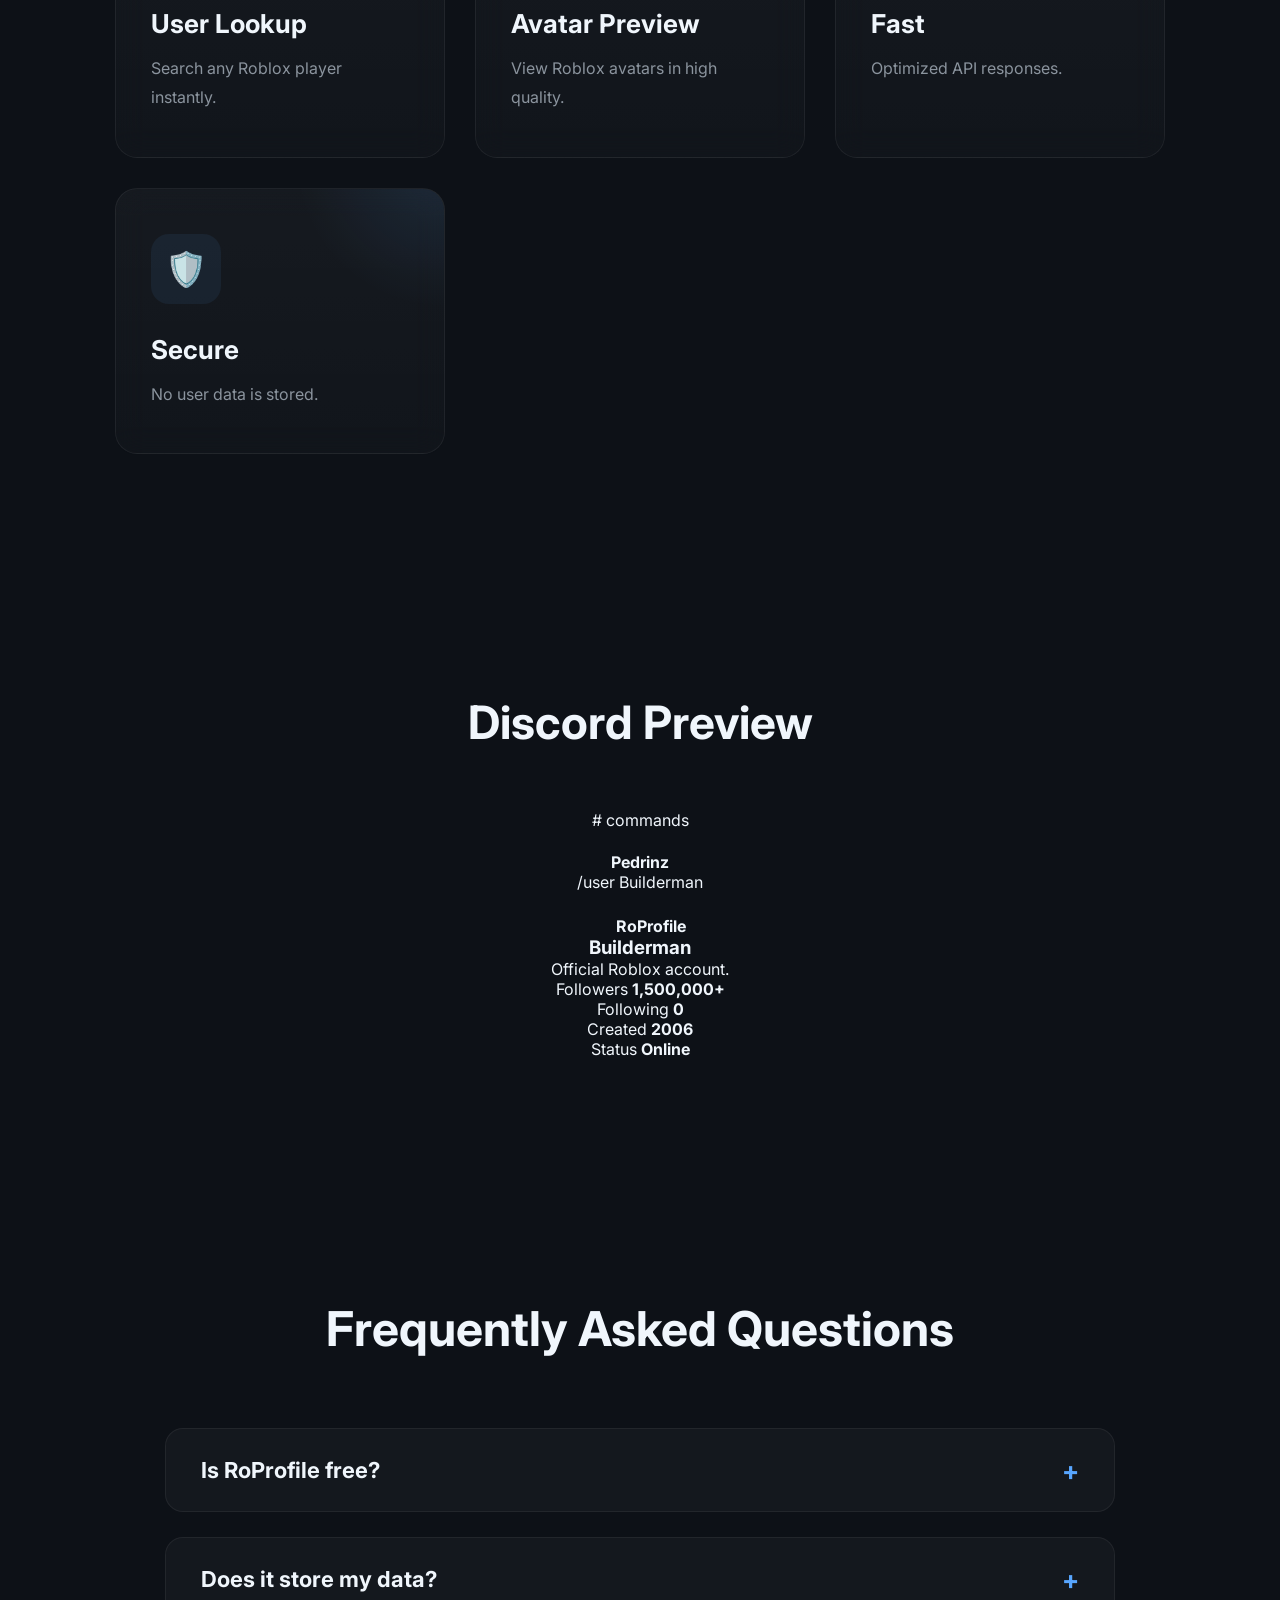
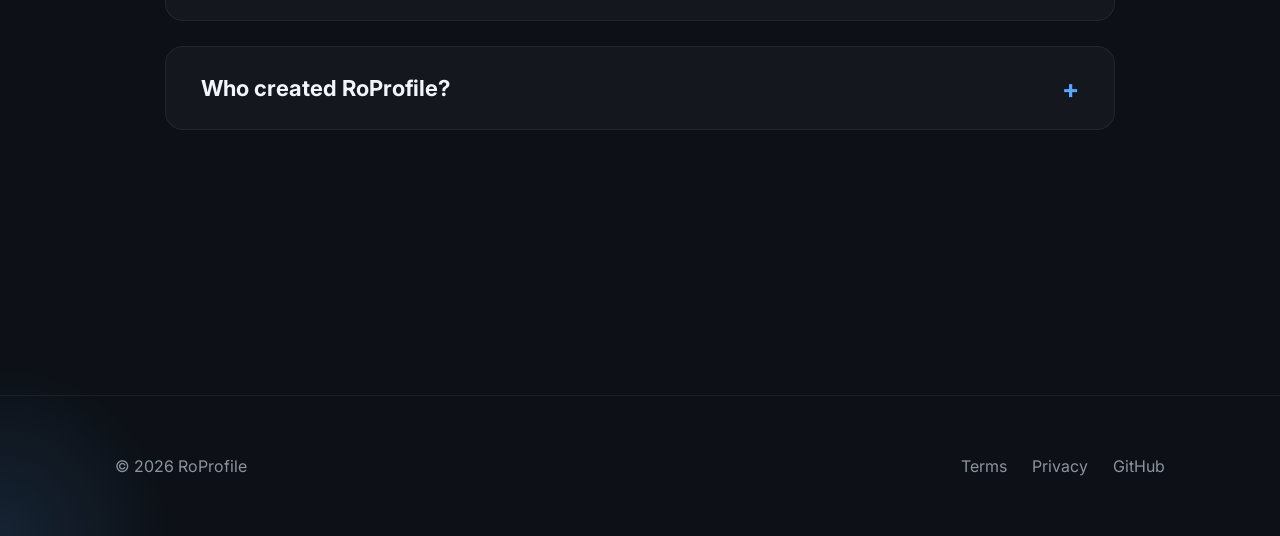
==== commit 3777b2c0: "Update index.html" ====
--- a/index.html
+++ b/index.html
@@ -218,74 +218,170 @@
 
 <section class="preview">
 
+<h2>Discord Preview</h2>
+
+<div class="discord-window">
+
+<div class="discord-top">
+
+<div class="dot red"></div>
+
+<div class="dot yellow"></div>
+
+<div class="dot green"></div>
+
+<span># commands</span>
+
+</div>
+
+<div class="discord-chat">
+
+<div class="message user">
+
+<img src="assets/logo.png">
+
+<div>
+
+<strong>Pedrinz</strong>
+
+<p>/user Builderman</p>
+
+</div>
+
+</div>
+
+<div class="message bot">
+
+<img src="assets/logo.png">
+
+<div class="embed">
+
+<div class="embed-bar"></div>
+
+<div class="embed-content">
+
+<div class="embed-header">
+
+<img src="assets/logo.png">
+
+<strong>RoProfile</strong>
+
+</div>
+
+<h3>Builderman</h3>
+
+<p>
+
+Official Roblox account.
+
+</p>
+
+<div class="embed-grid">
+
+<div>
+
+<span>Followers</span>
+
+<strong>1,500,000+</strong>
+
+</div>
+
+<div>
+
+<span>Following</span>
+
+<strong>0</strong>
+
+</div>
+
+<div>
+
+<span>Created</span>
+
+<strong>2006</strong>
+
+</div>
+
+<div>
+
+<span>Status</span>
+
+<strong>Online</strong>
+
+</div>
+
+</div>
+
+</div>
+
+</div>
+
+</div>
+
+</div>
+
+</div>
+
+</section>
+
+<section id="faq" class="faq">
+
 <h2>
 
-Discord Preview
+Frequently Asked Questions
 
 </h2>
 
-<img src="assets/preview.png">
+<div class="faq-box">
+
+<h3>
+
+Is RoProfile free?
+
+</h3>
+
+<p>
+
+Yes. Completely free.
+
+</p>
+
+</div>
+
+<div class="faq-box">
+
+<h3>
+
+Does it store my data?
+
+</h3>
+
+<p>
+
+No.
+
+</p>
+
+</div>
+
+<div class="faq-box">
+
+<h3>
+
+Who created RoProfile?
+
+</h3>
+
+<p>
+
+Ryix.
+
+</p>
+
+</div>
 
 </section>
 
-<section id="faq" class="faq">
-
-<h2>
-
-Frequently Asked Questions
-
-</h2>
-
-<div class="faq-box">
-
-<h3>
-
-Is RoProfile free?
-
-</h3>
-
-<p>
-
-Yes. Completely free.
-
-</p>
-
-</div>
-
-<div class="faq-box">
-
-<h3>
-
-Does it store my data?
-
-</h3>
-
-<p>
-
-No.
-
-</p>
-
-</div>
-
-<div class="faq-box">
-
-<h3>
-
-Who created RoProfile?
-
-</h3>
-
-<p>
-
-Ryix.
-
-</p>
-
-</div>
-
-</section>
-
 <footer>
 
 <div>
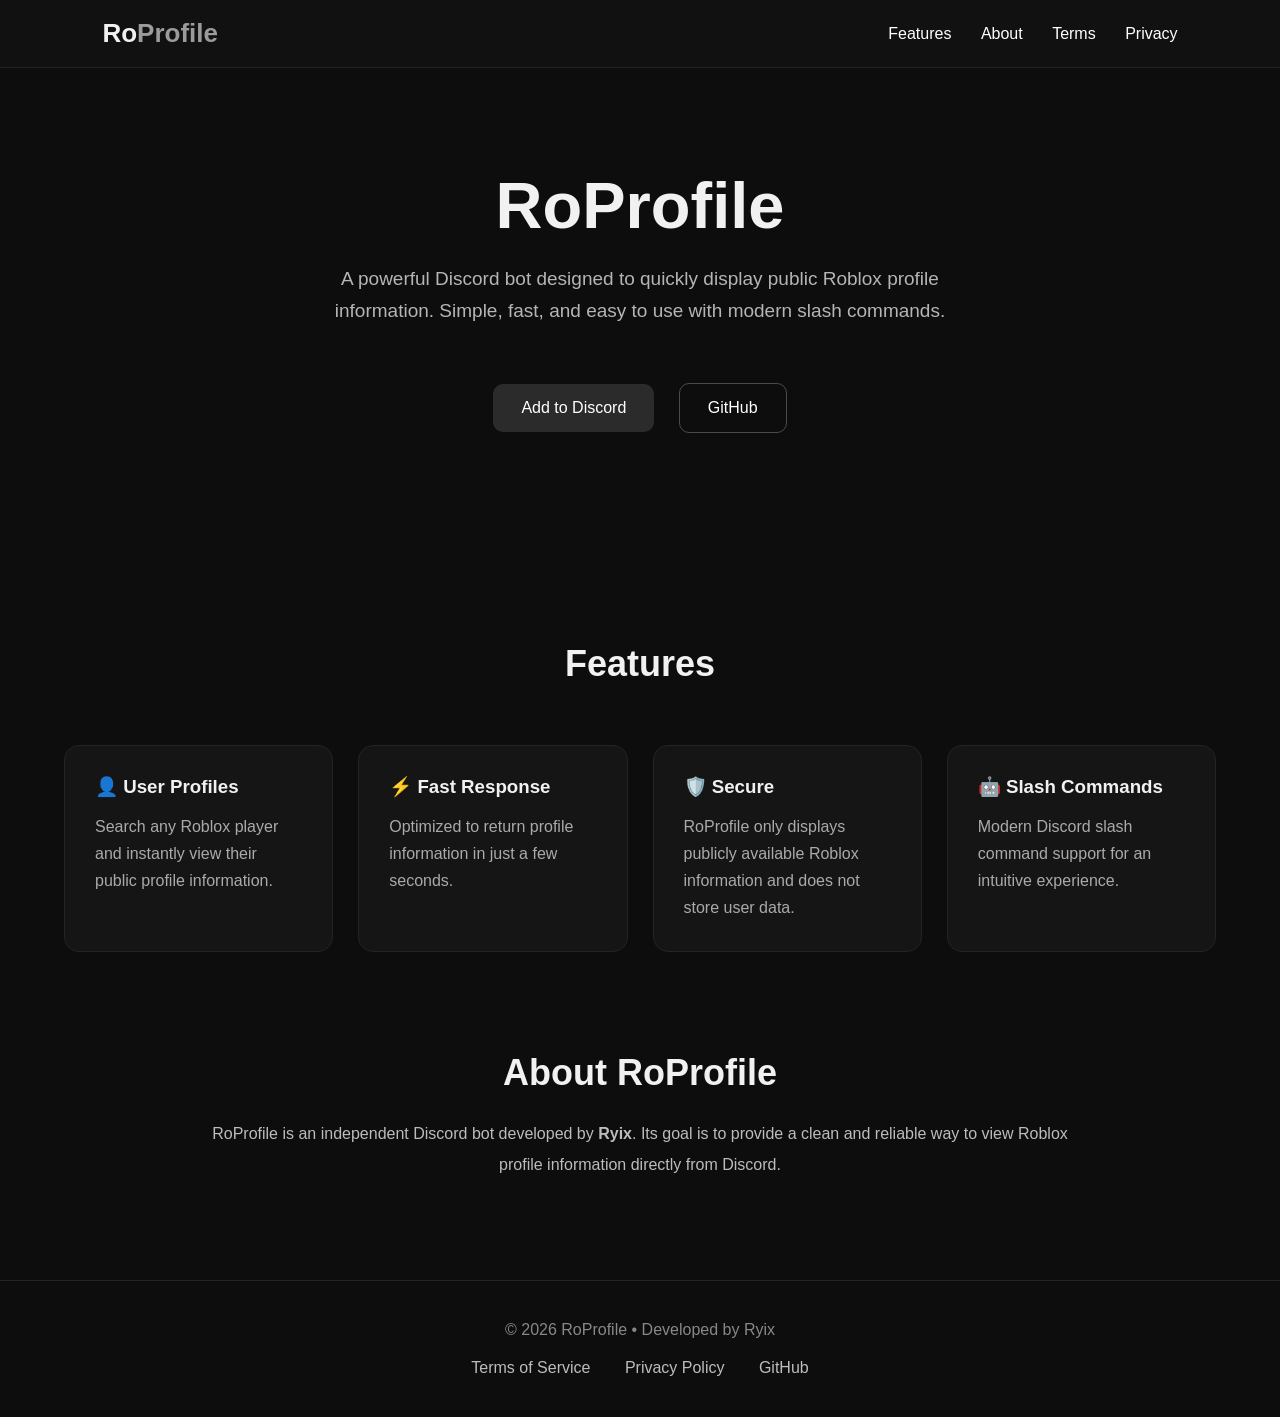
==== commit 7d89f6e9: "Update index.html" ====
--- a/index.html
+++ b/index.html
@@ -1,421 +1,414 @@
 <!DOCTYPE html>
 <html lang="en">
-
 <head>
-
 <meta charset="UTF-8">
 <meta name="viewport" content="width=device-width, initial-scale=1.0">
 
-<title>RoProfile | Roblox Profile Viewer</title>
-
-<meta name="description" content="View Roblox profiles directly from Discord with RoProfile.">
-
-<link rel="icon" href="assets/favicon.ico">
+<title>RoProfile</title>
 
 <link rel="preconnect" href="https://fonts.googleapis.com">
 <link rel="preconnect" href="https://fonts.gstatic.com" crossorigin>
 
-<link href="https://fonts.googleapis.com/css2?family=Inter:wght@300;400;500;600;700;800&display=swap" rel="stylesheet">
-
-<link rel="stylesheet" href="style.css">
+<style>
+
+*{
+    margin:0;
+    padding:0;
+    box-sizing:border-box;
+    font-family:Segoe UI,Arial,sans-serif;
+}
+
+html{
+    scroll-behavior:smooth;
+}
+
+body{
+    background:#0d0d0d;
+    color:#f1f1f1;
+}
+
+/* NAVBAR */
+
+nav{
+    width:100%;
+    padding:18px 8%;
+    display:flex;
+    justify-content:space-between;
+    align-items:center;
+
+    background:#111;
+    border-bottom:1px solid #242424;
+
+    position:sticky;
+    top:0;
+    z-index:999;
+}
+
+.logo{
+
+    font-size:26px;
+    font-weight:bold;
+
+}
+
+.logo span{
+
+    color:#9b9b9b;
+
+}
+
+nav a{
+
+    color:white;
+    text-decoration:none;
+    margin-left:25px;
+
+    transition:.2s;
+
+}
+
+nav a:hover{
+
+    color:#bdbdbd;
+
+}
+
+/* HERO */
+
+.hero{
+
+    padding:100px 20px;
+    text-align:center;
+
+}
+
+.hero h1{
+
+    font-size:65px;
+    margin-bottom:20px;
+
+}
+
+.hero p{
+
+    color:#b5b5b5;
+    font-size:19px;
+    max-width:700px;
+    margin:auto;
+    line-height:1.7;
+
+}
+
+.buttons{
+
+    margin-top:45px;
+
+}
+
+.btn{
+
+    display:inline-block;
+
+    padding:15px 28px;
+
+    border-radius:10px;
+
+    text-decoration:none;
+
+    margin:10px;
+
+    transition:.25s;
+
+}
+
+.primary{
+
+    background:#2b2b2b;
+    color:white;
+
+}
+
+.primary:hover{
+
+    background:#3b3b3b;
+
+}
+
+.secondary{
+
+    border:1px solid #4b4b4b;
+    color:white;
+
+}
+
+.secondary:hover{
+
+    background:#1b1b1b;
+
+}
+
+/* FEATURES */
+
+.features{
+
+    width:90%;
+    max-width:1200px;
+    margin:100px auto;
+
+}
+
+.features h2{
+
+    text-align:center;
+    margin-bottom:60px;
+    font-size:36px;
+
+}
+
+.grid{
+
+    display:grid;
+
+    grid-template-columns:repeat(auto-fit,minmax(250px,1fr));
+
+    gap:25px;
+
+}
+
+.card{
+
+    background:#151515;
+
+    border:1px solid #242424;
+
+    border-radius:15px;
+
+    padding:30px;
+
+    transition:.25s;
+
+}
+
+.card:hover{
+
+    transform:translateY(-5px);
+
+    border-color:#4b4b4b;
+
+}
+
+.card h3{
+
+    margin-bottom:15px;
+
+}
+
+.card p{
+
+    color:#aaaaaa;
+    line-height:1.7;
+
+}
+
+/* ABOUT */
+
+.about{
+
+    width:90%;
+    max-width:900px;
+
+    margin:100px auto;
+
+    text-align:center;
+
+}
+
+.about h2{
+
+    margin-bottom:25px;
+    font-size:36px;
+
+}
+
+.about p{
+
+    color:#bcbcbc;
+    line-height:1.9;
+
+}
+
+/* FOOTER */
+
+footer{
+
+    margin-top:100px;
+
+    padding:40px;
+
+    text-align:center;
+
+    border-top:1px solid #242424;
+
+    color:#888;
+
+}
+
+.footer-links{
+
+    margin-top:20px;
+
+}
+
+.footer-links a{
+
+    color:#bdbdbd;
+    margin:0 15px;
+    text-decoration:none;
+
+}
+
+.footer-links a:hover{
+
+    color:white;
+
+}
+
+</style>
 
 </head>
-
 <body>
 
-<div id="particles"></div>
-
-<header>
-
-<nav class="navbar">
+<nav>
 
 <div class="logo">
-
 Ro<span>Profile</span>
-
-</div>
-
-<ul>
-
-<li><a href="#home">Home</a></li>
-
-<li><a href="#features">Features</a></li>
-
-<li><a href="#faq">FAQ</a></li>
-
-<li><a href="terms.html">Terms</a></li>
-
-<li><a href="privacy.html">Privacy</a></li>
-
-</ul>
-
-<a class="invite-btn" href="https://discord.com/oauth2/authorize?client_id=1519099198434181231&permissions=8&integration_type=0&scope=bot+applications.commands">
-Add Bot
+</div>
+
+<div>
+
+<a href="#features">Features</a>
+
+<a href="#about">About</a>
+
+<a href="terms.html">Terms</a>
+
+<a href="privacy.html">Privacy</a>
+
+</div>
+
+</nav>
+
+<section class="hero">
+
+<h1>RoProfile</h1>
+
+<p>
+
+A powerful Discord bot designed to quickly display public Roblox profile information.
+Simple, fast, and easy to use with modern slash commands.
+
+</p>
+
+<div class="buttons">
+
+<a class="btn primary" href="SEU_LINK_DO_BOT">
+Add to Discord
 </a>
 
-</nav>
-
-</header>
-
-<section class="hero" id="home">
-
-<div class="hero-left">
-
-<h1>
-
-The easiest way to
-<span>view Roblox profiles</span>
-inside Discord.
-
-</h1>
-
-<p>
-
-RoProfile lets you search Roblox users, view avatars,
-account information and much more in seconds.
-
-</p>
-
-<div class="hero-buttons">
-
-<a href="#" class="button-primary">
-
-Add to Discord
-
+<a class="btn secondary" href="https://github.com/p3driinzz/roprofile">
+GitHub
 </a>
 
-<a href="https://github.com/p3driinzz/roprofile" class="button-secondary">
-
-GitHub
-
-</a>
-
-</div>
-
-</div>
-
-<div class="hero-right">
-
-<img src="assets/banner.png">
-
 </div>
 
 </section>
 
-<section class="stats">
-
-<div>
-
-<h2>99.9%</h2>
-
-<p>Uptime</p>
-
-</div>
-
-<div>
-
-<h2>Fast</h2>
-
-<p>Response Time</p>
-
-</div>
-
-<div>
-
-<h2>100%</h2>
-
-<p>Free</p>
+<section class="features" id="features">
+
+<h2>Features</h2>
+
+<div class="grid">
+
+<div class="card">
+
+<h3>👤 User Profiles</h3>
+
+<p>
+
+Search any Roblox player and instantly view their public profile information.
+
+</p>
+
+</div>
+
+<div class="card">
+
+<h3>⚡ Fast Response</h3>
+
+<p>
+
+Optimized to return profile information in just a few seconds.
+
+</p>
+
+</div>
+
+<div class="card">
+
+<h3>🛡️ Secure</h3>
+
+<p>
+
+RoProfile only displays publicly available Roblox information and does not store user data.
+
+</p>
+
+</div>
+
+<div class="card">
+
+<h3>🤖 Slash Commands</h3>
+
+<p>
+
+Modern Discord slash command support for an intuitive experience.
+
+</p>
+
+</div>
 
 </div>
 
 </section>
 
-<section id="features" class="features">
-
-<h2>
-
-Powerful Features
-
-</h2>
-
-<div class="cards">
-
-<div class="card">
-
-<div class="emoji">
-
-👤
-
-</div>
-
-<h3>User Lookup</h3>
-
-<p>
-
-Search any Roblox player instantly.
-
-</p>
-
-</div>
-
-<div class="card">
-
-<div class="emoji">
-
-🖼️
-
-</div>
-
-<h3>Avatar Preview</h3>
-
-<p>
-
-View Roblox avatars in high quality.
-
-</p>
-
-</div>
-
-<div class="card">
-
-<div class="emoji">
-
-⚡
-
-</div>
-
-<h3>Fast</h3>
-
-<p>
-
-Optimized API responses.
-
-</p>
-
-</div>
-
-<div class="card">
-
-<div class="emoji">
-
-🛡️
-
-</div>
-
-<h3>Secure</h3>
-
-<p>
-
-No user data is stored.
-
-</p>
-
-</div>
-
-</div>
+<section class="about" id="about">
+
+<h2>About RoProfile</h2>
+
+<p>
+
+RoProfile is an independent Discord bot developed by <strong>Ryix</strong>.
+Its goal is to provide a clean and reliable way to view Roblox profile information directly from Discord.
+
+</p>
 
 </section>
 
-<section class="preview">
-
-<h2>Discord Preview</h2>
-
-<div class="discord-window">
-
-<div class="discord-top">
-
-<div class="dot red"></div>
-
-<div class="dot yellow"></div>
-
-<div class="dot green"></div>
-
-<span># commands</span>
-
-</div>
-
-<div class="discord-chat">
-
-<div class="message user">
-
-<img src="assets/logo.png">
-
-<div>
-
-<strong>Pedrinz</strong>
-
-<p>/user Builderman</p>
-
-</div>
-
-</div>
-
-<div class="message bot">
-
-<img src="assets/logo.png">
-
-<div class="embed">
-
-<div class="embed-bar"></div>
-
-<div class="embed-content">
-
-<div class="embed-header">
-
-<img src="assets/logo.png">
-
-<strong>RoProfile</strong>
-
-</div>
-
-<h3>Builderman</h3>
-
-<p>
-
-Official Roblox account.
-
-</p>
-
-<div class="embed-grid">
-
-<div>
-
-<span>Followers</span>
-
-<strong>1,500,000+</strong>
-
-</div>
-
-<div>
-
-<span>Following</span>
-
-<strong>0</strong>
-
-</div>
-
-<div>
-
-<span>Created</span>
-
-<strong>2006</strong>
-
-</div>
-
-<div>
-
-<span>Status</span>
-
-<strong>Online</strong>
-
-</div>
-
-</div>
-
-</div>
-
-</div>
-
-</div>
-
-</div>
-
-</div>
-
-</section>
-
-<section id="faq" class="faq">
-
-<h2>
-
-Frequently Asked Questions
-
-</h2>
-
-<div class="faq-box">
-
-<h3>
-
-Is RoProfile free?
-
-</h3>
-
-<p>
-
-Yes. Completely free.
-
-</p>
-
-</div>
-
-<div class="faq-box">
-
-<h3>
-
-Does it store my data?
-
-</h3>
-
-<p>
-
-No.
-
-</p>
-
-</div>
-
-<div class="faq-box">
-
-<h3>
-
-Who created RoProfile?
-
-</h3>
-
-<p>
-
-Ryix.
-
-</p>
-
-</div>
-
-</section>
-
 <footer>
 
-<div>
-
-© 2026 RoProfile
-
-</div>
-
-<div>
-
-<a href="terms.html">
-
-Terms
-
-</a>
-
-<a href="privacy.html">
-
-Privacy
-
-</a>
-
-<a href="https://github.com/p3driinzz/roprofile">
-
-GitHub
-
-</a>
+© 2026 RoProfile • Developed by Ryix
+
+<div class="footer-links">
+
+<a href="terms.html">Terms of Service</a>
+
+<a href="privacy.html">Privacy Policy</a>
+
+<a href="https://github.com/p3driinzz/roprofile">GitHub</a>
 
 </div>
 
 </footer>
 
-<script src="script.js"></script>
-
 </body>
-
 </html>
